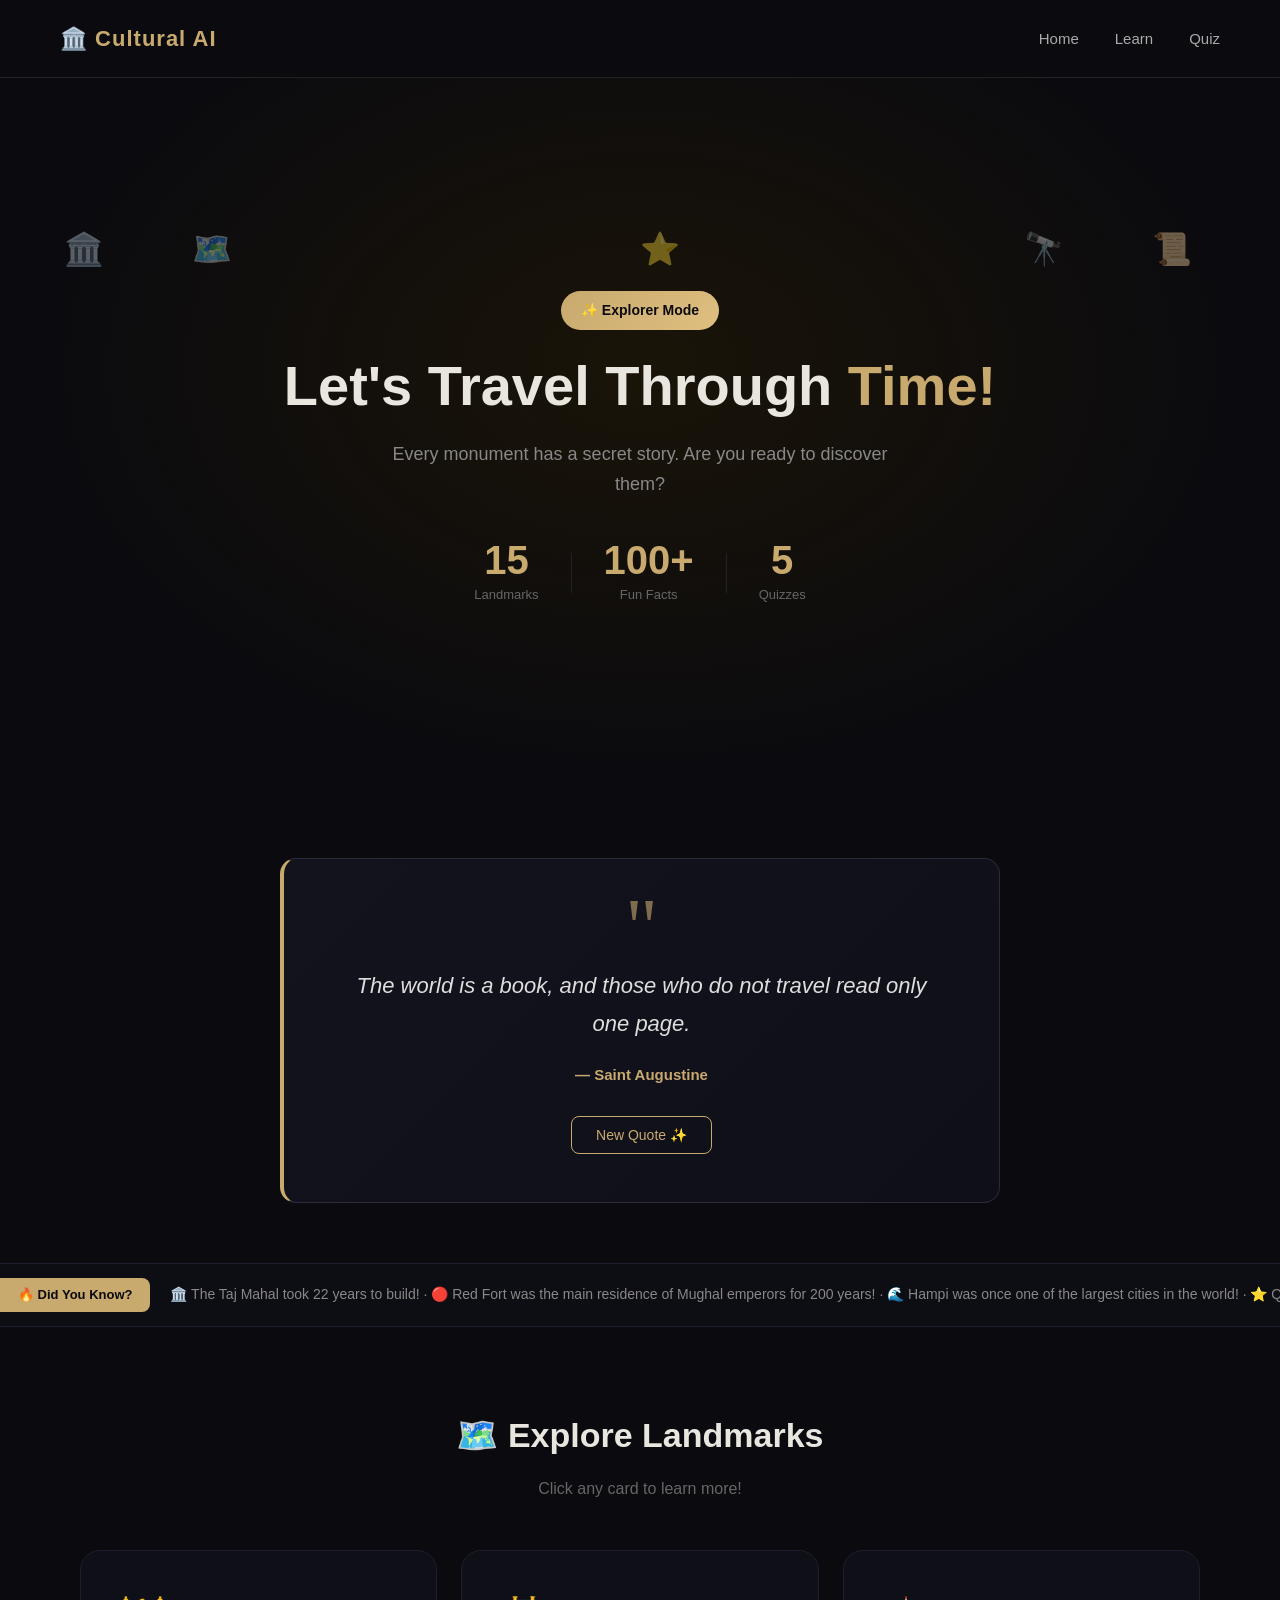
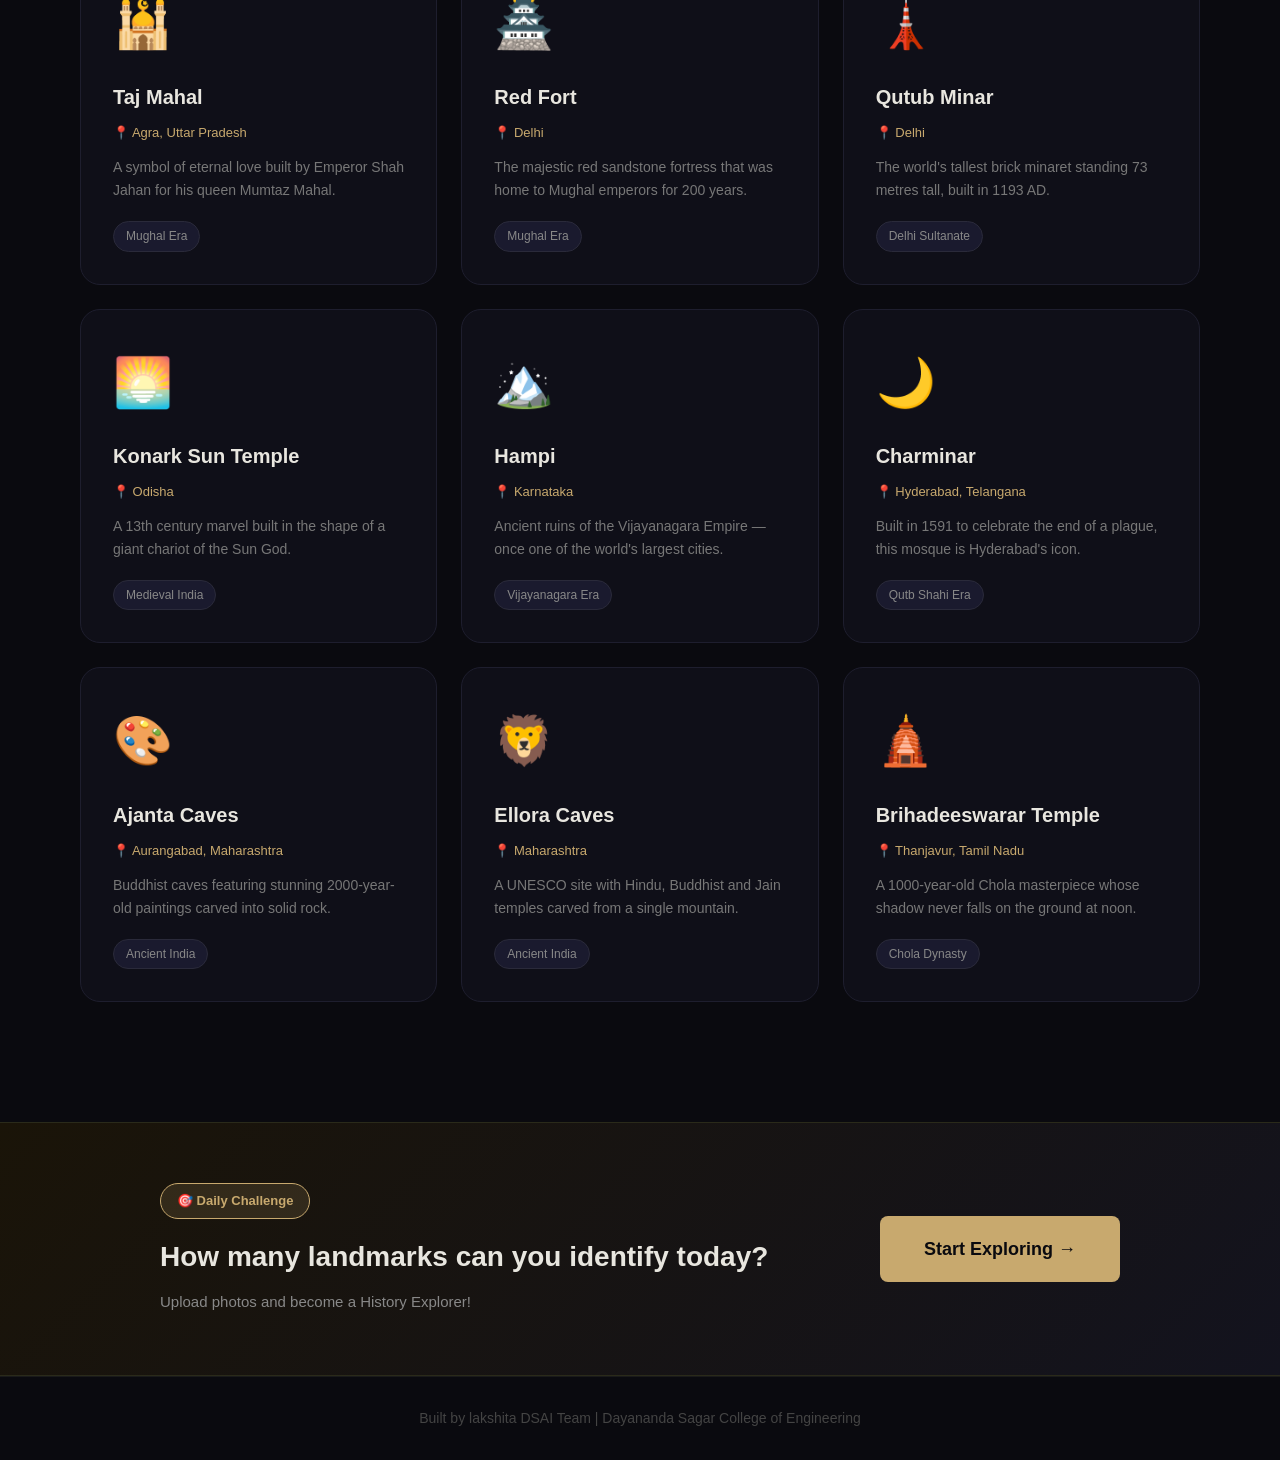
==== frontend/learn.html @ f37cfbae "add learn page with animations and landmark cards" ====
<!DOCTYPE html>
<html lang="en">
<head>
    <meta charset="UTF-8">
    <meta name="viewport" content="width=device-width, initial-scale=1.0">
    <title>Cultural AI — Learn</title>
    <link rel="stylesheet" href="css/style.css">
    <link rel="stylesheet" href="css/learn.css">
</head>
<body>

    <!-- NAVBAR -->
    <nav class="navbar">
        <div class="logo">🏛️ Cultural AI</div>
        <ul class="nav-links">
            <li><a href="index.html">Home</a></li>
            <li><a href="learn.html">Learn</a></li>
            <li><a href="quiz.html">Quiz</a></li>
        </ul>
    </nav>

    <!-- HERO -->
    <section class="learn-hero">
        <div class="floating-emojis">
            <span class="float-emoji" style="left:5%; animation-delay:0s">🏛️</span>
            <span class="float-emoji" style="left:15%; animation-delay:0.5s">🗺️</span>
            <span class="float-emoji" style="left:80%; animation-delay:1s">🔭</span>
            <span class="float-emoji" style="left:90%; animation-delay:1.5s">📜</span>
            <span class="float-emoji" style="left:50%; animation-delay:0.8s">⭐</span>
        </div>
        <div class="learn-hero-content">
            <div class="hero-badge">✨ Explorer Mode</div>
            <h1>Let's Travel Through <span class="highlight">Time!</span></h1>
            <p class="learn-tagline">Every monument has a secret story. Are you ready to discover them?</p>
            <div class="hero-stats">
                <div class="stat">
                    <span class="stat-number">15</span>
                    <span class="stat-label">Landmarks</span>
                </div>
                <div class="stat-divider"></div>
                <div class="stat">
                    <span class="stat-number">100+</span>
                    <span class="stat-label">Fun Facts</span>
                </div>
                <div class="stat-divider"></div>
                <div class="stat">
                    <span class="stat-number">5</span>
                    <span class="stat-label">Quizzes</span>
                </div>
            </div>
        </div>
    </section>

    <!-- DAILY QUOTE -->
    <section class="quote-section">
        <div class="quote-box">
            <span class="quote-mark">"</span>
            <p class="quote-text" id="quote-text">The world is a book, and those who do not travel read only one page.</p>
            <p class="quote-author" id="quote-author">— Saint Augustine</p>
            <button class="quote-refresh" onclick="newQuote()">New Quote ✨</button>
        </div>
    </section>

    <!-- DID YOU KNOW TICKER -->
    <div class="ticker-wrapper">
        <div class="ticker-label">🔥 Did You Know?</div>
        <div class="ticker-track">
            <div class="ticker-content" id="ticker-content"></div>
        </div>
    </div>

    <!-- LANDMARK CARDS -->
    <section class="cards-section">
        <h2 class="section-title">🗺️ Explore Landmarks</h2>
        <p class="section-subtitle">Click any card to learn more!</p>

        <div class="cards-grid" id="cards-grid"></div>
    </section>

    <!-- FUN CHALLENGE BANNER -->
    <section class="challenge-banner">
        <div class="challenge-inner">
            <div class="challenge-left">
                <span class="challenge-badge">🎯 Daily Challenge</span>
                <h2>How many landmarks can you identify today?</h2>
                <p>Upload photos and become a History Explorer!</p>
            </div>
            <a href="index.html" class="btn-primary btn-large">Start Exploring →</a>
        </div>
    </section>

    <!-- FOOTER -->
    <footer>
        <p>Built by lakshita DSAI Team | Dayananda Sagar College of Engineering</p>
    </footer>

    <script src="js/learn.js"></script>
</body>
</html>
---- frontend/css/style.css ----
/* ── RESET & BASE ── */
* {
    margin: 0;
    padding: 0;
    box-sizing: border-box;
}

body {
    font-family: 'Segoe UI', sans-serif;
    background-color: #0a0a0f;
    color: #e8e6df;
    line-height: 1.7;
}

/* ── NAVBAR ── */
.navbar {
    display: flex;
    justify-content: space-between;
    align-items: center;
    padding: 20px 60px;
    background-color: #0a0a0f;
    border-bottom: 1px solid #222;
    position: sticky;
    top: 0;
    z-index: 100;
}

.logo {
    font-size: 22px;
    font-weight: 700;
    color: #c8a96e;
    letter-spacing: 1px;
}

.nav-links {
    list-style: none;
    display: flex;
    gap: 36px;
}

.nav-links a {
    text-decoration: none;
    color: #aaa;
    font-size: 15px;
    transition: color 0.3s;
}

.nav-links a:hover {
    color: #c8a96e;
}

/* ── HERO ── */
.hero {
    min-height: 88vh;
    display: flex;
    align-items: center;
    justify-content: center;
    text-align: center;
    padding: 60px 20px;
    background: radial-gradient(ellipse at 50% 40%, #1a1408 0%, #0a0a0f 70%);
}

.hero h1 {
    font-size: 58px;
    font-weight: 800;
    line-height: 1.15;
    margin-bottom: 24px;
    letter-spacing: -1px;
}

.highlight {
    color: #c8a96e;
}

.tagline {
    font-size: 18px;
    color: #888;
    max-width: 520px;
    margin: 0 auto 40px;
}

/* ── BUTTONS ── */
.btn-primary {
    display: inline-block;
    background-color: #c8a96e;
    color: #0a0a0f;
    padding: 14px 36px;
    border-radius: 8px;
    font-size: 16px;
    font-weight: 700;
    text-decoration: none;
    border: none;
    cursor: pointer;
    transition: background 0.3s, transform 0.2s;
}

.btn-primary:hover {
    background-color: #e0c080;
    transform: translateY(-2px);
}

.btn-primary:disabled {
    background-color: #333;
    color: #666;
    cursor: not-allowed;
    transform: none;
}

/* ── UPLOAD SECTION ── */
.upload-section {
    padding: 80px 20px;
    text-align: center;
    max-width: 640px;
    margin: 0 auto;
}

.upload-section h2 {
    font-size: 34px;
    margin-bottom: 12px;
    color: #e8e6df;
}

.upload-section p {
    color: #888;
    margin-bottom: 36px;
}

.upload-box {
    border: 2px dashed #333;
    border-radius: 16px;
    padding: 60px 40px;
    cursor: pointer;
    transition: border-color 0.3s, background 0.3s;
    margin-bottom: 28px;
    position: relative;
    background: #0f0f18;
}

.upload-box:hover {
    border-color: #c8a96e;
    background: #13130e;
}

.upload-icon {
    font-size: 48px;
    display: block;
    margin-bottom: 16px;
}

.upload-hint {
    font-size: 13px;
    color: #555;
}

#preview-image {
    max-width: 100%;
    max-height: 320px;
    border-radius: 12px;
    object-fit: cover;
}

/* ── HOW IT WORKS ── */
.how-it-works {
    padding: 80px 20px;
    text-align: center;
    background: #0d0d14;
}

.how-it-works h2 {
    font-size: 34px;
    margin-bottom: 48px;
}

.steps {
    display: flex;
    justify-content: center;
    gap: 40px;
    flex-wrap: wrap;
}

.step {
    background: #13131e;
    border: 1px solid #222;
    border-radius: 16px;
    padding: 40px 32px;
    width: 220px;
    transition: border-color 0.3s, transform 0.3s;
}

.step:hover {
    border-color: #c8a96e;
    transform: translateY(-6px);
}

.step-number {
    width: 48px;
    height: 48px;
    border-radius: 50%;
    background: #c8a96e;
    color: #0a0a0f;
    font-size: 20px;
    font-weight: 800;
    display: flex;
    align-items: center;
    justify-content: center;
    margin: 0 auto 20px;
}

.step h3 {
    font-size: 18px;
    margin-bottom: 10px;
    color: #e8e6df;
}

.step p {
    font-size: 14px;
    color: #777;
}

/* ── FOOTER ── */
footer {
    text-align: center;
    padding: 30px;
    color: #444;
    font-size: 14px;
    border-top: 1px solid #1a1a1a;
}
---- frontend/css/learn.css ----
/* ── LEARN HERO ── */
.learn-hero {
    min-height: 80vh;
    display: flex;
    align-items: center;
    justify-content: center;
    text-align: center;
    padding: 80px 20px 60px;
    background: radial-gradient(ellipse at 50% 40%, #1a1408 0%, #0a0a0f 70%);
    position: relative;
    overflow: hidden;
}

.learn-hero-content {
    position: relative;
    z-index: 2;
}

/* ── FLOATING EMOJIS ── */
.floating-emojis {
    position: absolute;
    width: 100%;
    height: 100%;
    top: 0;
    left: 0;
    pointer-events: none;
}

.float-emoji {
    position: absolute;
    font-size: 32px;
    top: 20%;
    animation: floatUp 4s ease-in-out infinite alternate;
    opacity: 0.4;
}

@keyframes floatUp {
    0%   { transform: translateY(0px) rotate(0deg); opacity: 0.3; }
    100% { transform: translateY(-30px) rotate(10deg); opacity: 0.6; }
}

/* ── HERO BADGE ── */
.hero-badge {
    display: inline-block;
    background: linear-gradient(135deg, #c8a96e, #e0c080);
    color: #0a0a0f;
    padding: 8px 20px;
    border-radius: 99px;
    font-size: 14px;
    font-weight: 700;
    margin-bottom: 24px;
    animation: pulse 2s ease-in-out infinite;
}

@keyframes pulse {
    0%, 100% { transform: scale(1); box-shadow: 0 0 0 0 rgba(200,169,110,0.4); }
    50%       { transform: scale(1.04); box-shadow: 0 0 0 10px rgba(200,169,110,0); }
}

.learn-hero h1 {
    font-size: 56px;
    font-weight: 800;
    margin-bottom: 20px;
    line-height: 1.15;
}

.learn-tagline {
    font-size: 18px;
    color: #888;
    max-width: 500px;
    margin: 0 auto 40px;
}

/* ── HERO STATS ── */
.hero-stats {
    display: flex;
    align-items: center;
    justify-content: center;
    gap: 32px;
    margin-top: 40px;
    flex-wrap: wrap;
}

.stat {
    display: flex;
    flex-direction: column;
    align-items: center;
}

.stat-number {
    font-size: 40px;
    font-weight: 800;
    color: #c8a96e;
    line-height: 1;
    animation: countUp 1s ease-out;
}

@keyframes countUp {
    from { opacity: 0; transform: translateY(10px); }
    to   { opacity: 1; transform: translateY(0); }
}

.stat-label {
    font-size: 13px;
    color: #666;
    margin-top: 4px;
}

.stat-divider {
    width: 1px;
    height: 40px;
    background: #222;
}

/* ── QUOTE SECTION ── */
.quote-section {
    padding: 60px 20px;
    display: flex;
    justify-content: center;
}

.quote-box {
    background: linear-gradient(135deg, #13131e, #0f0f18);
    border: 1px solid #2a2a3a;
    border-left: 4px solid #c8a96e;
    border-radius: 16px;
    padding: 48px 56px;
    max-width: 720px;
    width: 100%;
    text-align: center;
    position: relative;
    transition: transform 0.3s;
}

.quote-box:hover {
    transform: translateY(-4px);
}

.quote-mark {
    font-size: 80px;
    color: #c8a96e;
    line-height: 0.5;
    display: block;
    margin-bottom: 20px;
    font-family: Georgia, serif;
    opacity: 0.6;
}

.quote-text {
    font-size: 22px;
    color: #ddd;
    line-height: 1.7;
    font-style: italic;
    margin-bottom: 20px;
    transition: opacity 0.4s;
}

.quote-author {
    font-size: 15px;
    color: #c8a96e;
    font-weight: 600;
    margin-bottom: 28px;
}

.quote-refresh {
    background: transparent;
    border: 1px solid #c8a96e;
    color: #c8a96e;
    padding: 10px 24px;
    border-radius: 8px;
    font-size: 14px;
    cursor: pointer;
    transition: all 0.3s;
}

.quote-refresh:hover {
    background: #c8a96e;
    color: #0a0a0f;
    transform: rotate(5deg) scale(1.05);
}

/* ── TICKER ── */
.ticker-wrapper {
    display: flex;
    align-items: center;
    background: #0d0d14;
    border-top: 1px solid #1e1e2e;
    border-bottom: 1px solid #1e1e2e;
    padding: 14px 0;
    overflow: hidden;
    gap: 20px;
}

.ticker-label {
    background: #c8a96e;
    color: #0a0a0f;
    padding: 6px 18px;
    font-size: 13px;
    font-weight: 700;
    white-space: nowrap;
    border-radius: 0 8px 8px 0;
    flex-shrink: 0;
}

.ticker-track {
    overflow: hidden;
    flex: 1;
}

.ticker-content {
    display: flex;
    gap: 60px;
    white-space: nowrap;
    animation: ticker 30s linear infinite;
    color: #888;
    font-size: 14px;
}

@keyframes ticker {
    0%   { transform: translateX(0); }
    100% { transform: translateX(-50%); }
}

/* ── CARDS SECTION ── */
.cards-section {
    padding: 80px 40px;
    max-width: 1200px;
    margin: 0 auto;
}

.section-title {
    font-size: 34px;
    text-align: center;
    margin-bottom: 10px;
}

.section-subtitle {
    text-align: center;
    color: #666;
    margin-bottom: 48px;
    font-size: 16px;
}

.cards-grid {
    display: grid;
    grid-template-columns: repeat(auto-fill, minmax(280px, 1fr));
    gap: 24px;
}

/* ── LANDMARK CARD ── */
.landmark-card {
    background: #0f0f18;
    border: 1px solid #1e1e2e;
    border-radius: 20px;
    padding: 32px;
    cursor: pointer;
    transition: all 0.35s cubic-bezier(0.34, 1.56, 0.64, 1);
    position: relative;
    overflow: hidden;
}

.landmark-card::before {
    content: '';
    position: absolute;
    top: 0; left: 0; right: 0;
    height: 3px;
    background: linear-gradient(90deg, #c8a96e, #e0c080);
    transform: scaleX(0);
    transition: transform 0.3s ease;
    transform-origin: left;
}

.landmark-card:hover {
    border-color: #c8a96e;
    transform: translateY(-8px) scale(1.02);
    box-shadow: 0 20px 40px rgba(0,0,0,0.4);
}

.landmark-card:hover::before {
    transform: scaleX(1);
}

.card-emoji {
    font-size: 48px;
    margin-bottom: 16px;
    display: block;
    transition: transform 0.3s;
}

.landmark-card:hover .card-emoji {
    transform: scale(1.2) rotate(-5deg);
}

.card-title {
    font-size: 20px;
    font-weight: 700;
    color: #e8e6df;
    margin-bottom: 8px;
}

.card-location {
    font-size: 13px;
    color: #c8a96e;
    margin-bottom: 12px;
}

.card-desc {
    font-size: 14px;
    color: #777;
    line-height: 1.6;
    margin-bottom: 20px;
}

.card-tag {
    display: inline-block;
    background: #1a1a2e;
    border: 1px solid #2a2a3a;
    color: #888;
    padding: 4px 12px;
    border-radius: 99px;
    font-size: 12px;
}

/* ── CHALLENGE BANNER ── */
.challenge-banner {
    background: linear-gradient(135deg, #1a1408, #13131e);
    border-top: 1px solid #2a2a1a;
    border-bottom: 1px solid #2a2a1a;
    padding: 60px 40px;
    margin: 40px 0 0;
}

.challenge-inner {
    max-width: 960px;
    margin: 0 auto;
    display: flex;
    align-items: center;
    justify-content: space-between;
    gap: 40px;
    flex-wrap: wrap;
}

.challenge-badge {
    display: inline-block;
    background: rgba(200,169,110,0.15);
    border: 1px solid #c8a96e;
    color: #c8a96e;
    padding: 6px 16px;
    border-radius: 99px;
    font-size: 13px;
    font-weight: 700;
    margin-bottom: 14px;
}

.challenge-left h2 {
    font-size: 28px;
    margin-bottom: 8px;
}

.challenge-left p {
    color: #888;
    font-size: 15px;
}

.btn-large {
    padding: 18px 44px;
    font-size: 18px;
    white-space: nowrap;
}

/* ── CARD ENTRANCE ANIMATION ── */
.landmark-card {
    opacity: 0;
    transform: translateY(30px);
}

.landmark-card.visible {
    opacity: 1;
    transform: translateY(0);
    transition: opacity 0.5s ease, transform 0.5s ease, border-color 0.35s, box-shadow 0.35s;
}
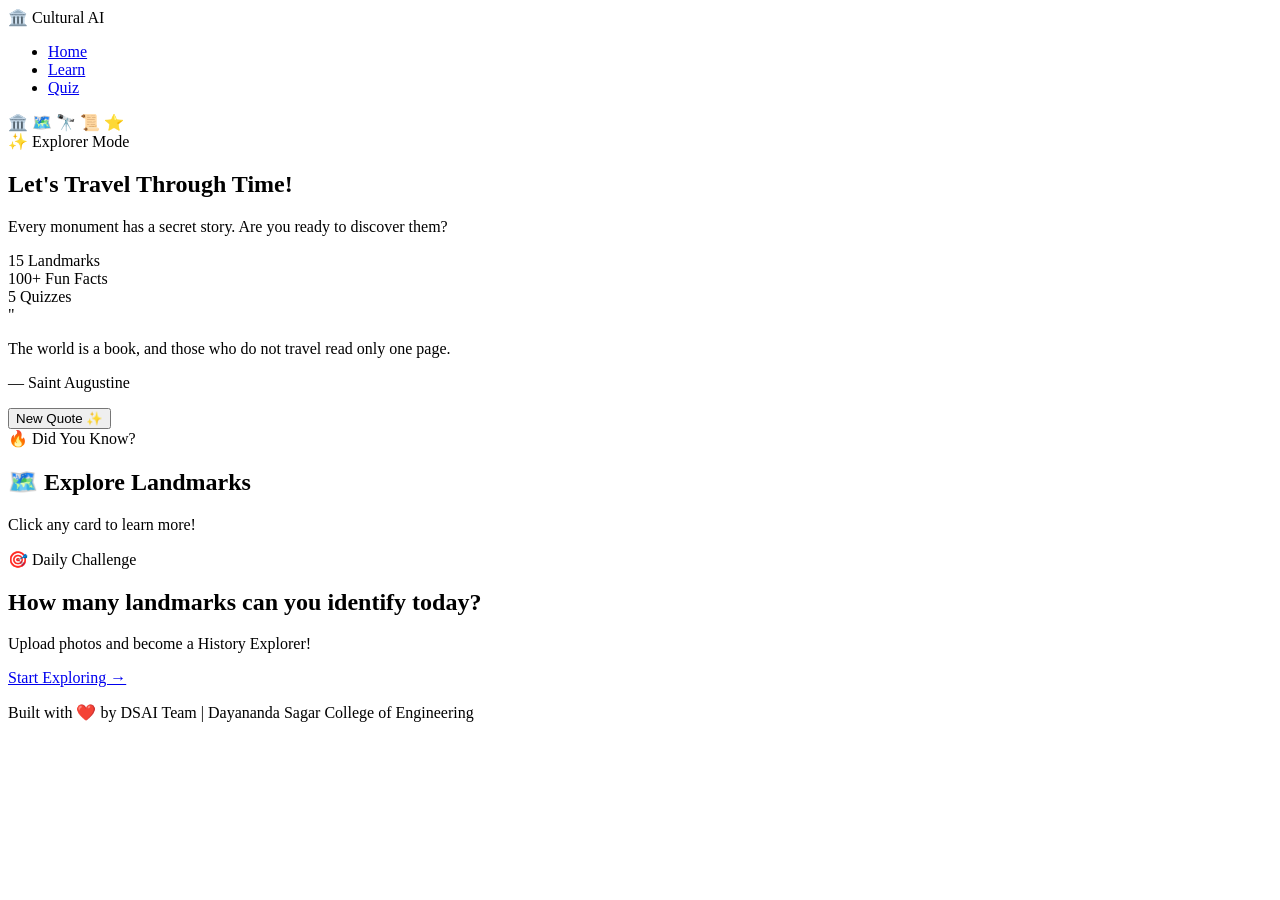
==== commit d48f8073: "fix gitignore" ====
--- a/frontend/learn.html
+++ b/frontend/learn.html
@@ -4,8 +4,8 @@
     <meta charset="UTF-8">
     <meta name="viewport" content="width=device-width, initial-scale=1.0">
     <title>Cultural AI — Learn</title>
-    <link rel="stylesheet" href="css/style.css">
-    <link rel="stylesheet" href="css/learn.css">
+    <link rel="stylesheet" href="/css/style.css">
+    <link rel="stylesheet" href="/css/learn.css">
 </head>
 <body>
 
@@ -91,9 +91,9 @@
 
     <!-- FOOTER -->
     <footer>
-        <p>Built by lakshita DSAI Team | Dayananda Sagar College of Engineering</p>
+        <p>Built with ❤️ by DSAI Team | Dayananda Sagar College of Engineering</p>
     </footer>
 
-    <script src="js/learn.js"></script>
+    <script src="/js/learn.js"></script>
 </body>
 </html>
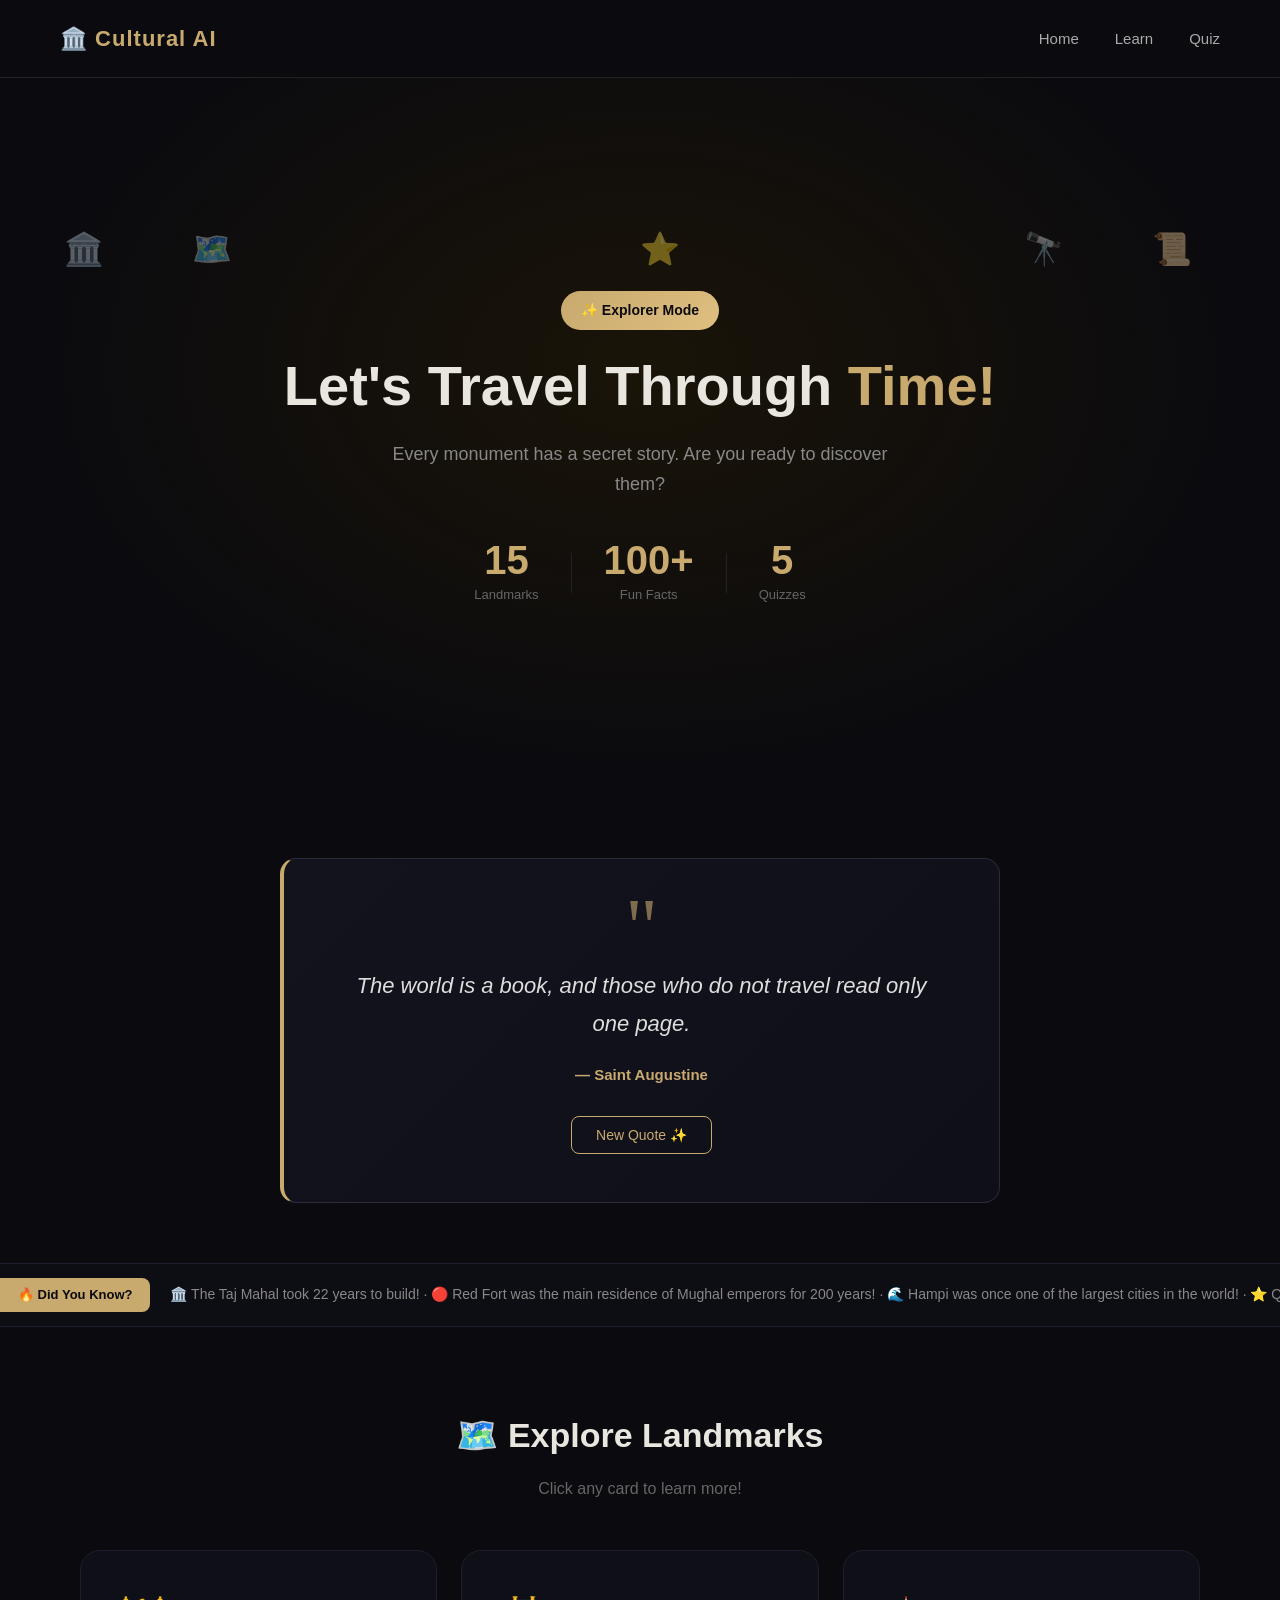
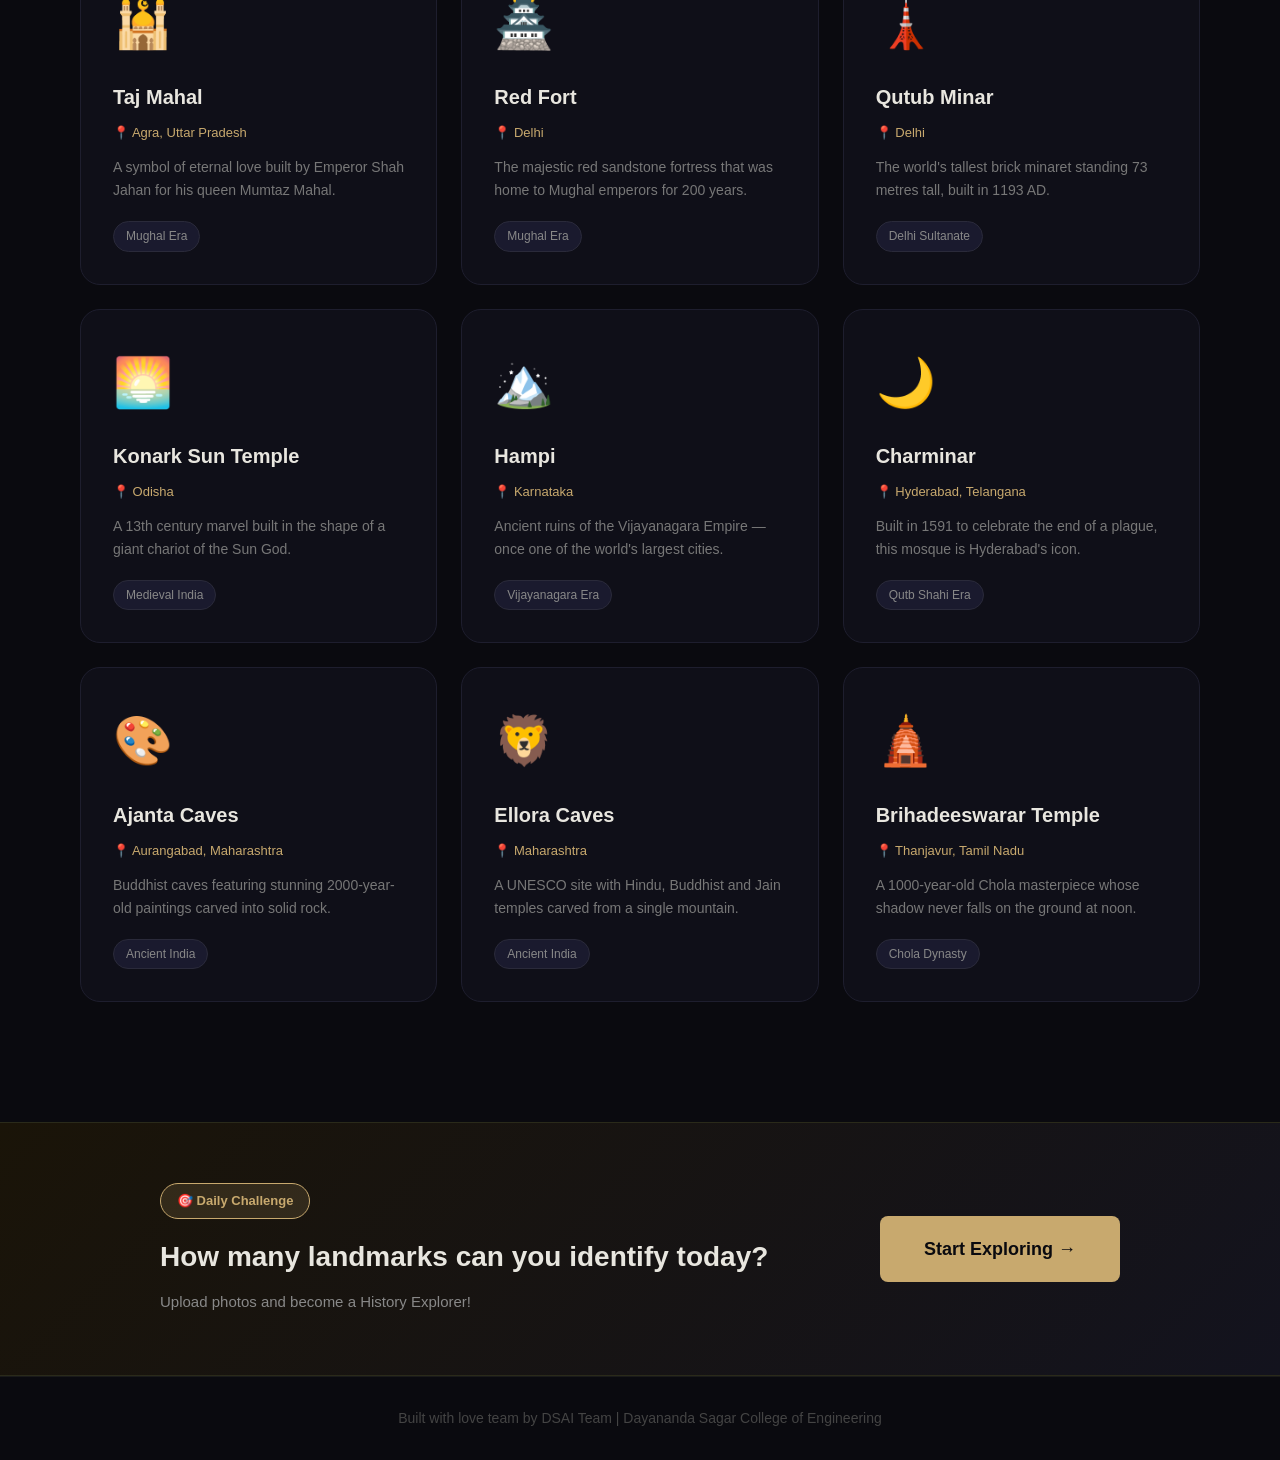
==== commit e5e2c803: "switch to CLIP model, add 10 Karnataka monuments and Bidar Fort" ====
--- a/frontend/learn.html
+++ b/frontend/learn.html
@@ -4,8 +4,8 @@
     <meta charset="UTF-8">
     <meta name="viewport" content="width=device-width, initial-scale=1.0">
     <title>Cultural AI — Learn</title>
-    <link rel="stylesheet" href="/css/style.css">
-    <link rel="stylesheet" href="/css/learn.css">
+    <link rel="stylesheet" href="css/style.css">
+    <link rel="stylesheet" href="css/learn.css">
 </head>
 <body>
 
@@ -91,9 +91,9 @@
 
     <!-- FOOTER -->
     <footer>
-        <p>Built with ❤️ by DSAI Team | Dayananda Sagar College of Engineering</p>
+        <p>Built with love team by DSAI Team | Dayananda Sagar College of Engineering</p>
     </footer>
 
-    <script src="/js/learn.js"></script>
+    <script src="js/learn.js"></script>
 </body>
 </html>
--- a/frontend/css/style.css
+++ b/frontend/css/style.css
@@ -0,0 +1,227 @@
+/* ── RESET & BASE ── */
+* {
+    margin: 0;
+    padding: 0;
+    box-sizing: border-box;
+}
+
+body {
+    font-family: 'Segoe UI', sans-serif;
+    background-color: #0a0a0f;
+    color: #e8e6df;
+    line-height: 1.7;
+}
+
+/* ── NAVBAR ── */
+.navbar {
+    display: flex;
+    justify-content: space-between;
+    align-items: center;
+    padding: 20px 60px;
+    background-color: #0a0a0f;
+    border-bottom: 1px solid #222;
+    position: sticky;
+    top: 0;
+    z-index: 100;
+}
+
+.logo {
+    font-size: 22px;
+    font-weight: 700;
+    color: #c8a96e;
+    letter-spacing: 1px;
+}
+
+.nav-links {
+    list-style: none;
+    display: flex;
+    gap: 36px;
+}
+
+.nav-links a {
+    text-decoration: none;
+    color: #aaa;
+    font-size: 15px;
+    transition: color 0.3s;
+}
+
+.nav-links a:hover {
+    color: #c8a96e;
+}
+
+/* ── HERO ── */
+.hero {
+    min-height: 88vh;
+    display: flex;
+    align-items: center;
+    justify-content: center;
+    text-align: center;
+    padding: 60px 20px;
+    background: radial-gradient(ellipse at 50% 40%, #1a1408 0%, #0a0a0f 70%);
+}
+
+.hero h1 {
+    font-size: 58px;
+    font-weight: 800;
+    line-height: 1.15;
+    margin-bottom: 24px;
+    letter-spacing: -1px;
+}
+
+.highlight {
+    color: #c8a96e;
+}
+
+.tagline {
+    font-size: 18px;
+    color: #888;
+    max-width: 520px;
+    margin: 0 auto 40px;
+}
+
+/* ── BUTTONS ── */
+.btn-primary {
+    display: inline-block;
+    background-color: #c8a96e;
+    color: #0a0a0f;
+    padding: 14px 36px;
+    border-radius: 8px;
+    font-size: 16px;
+    font-weight: 700;
+    text-decoration: none;
+    border: none;
+    cursor: pointer;
+    transition: background 0.3s, transform 0.2s;
+}
+
+.btn-primary:hover {
+    background-color: #e0c080;
+    transform: translateY(-2px);
+}
+
+.btn-primary:disabled {
+    background-color: #333;
+    color: #666;
+    cursor: not-allowed;
+    transform: none;
+}
+
+/* ── UPLOAD SECTION ── */
+.upload-section {
+    padding: 80px 20px;
+    text-align: center;
+    max-width: 640px;
+    margin: 0 auto;
+}
+
+.upload-section h2 {
+    font-size: 34px;
+    margin-bottom: 12px;
+    color: #e8e6df;
+}
+
+.upload-section p {
+    color: #888;
+    margin-bottom: 36px;
+}
+
+.upload-box {
+    border: 2px dashed #333;
+    border-radius: 16px;
+    padding: 60px 40px;
+    cursor: pointer;
+    transition: border-color 0.3s, background 0.3s;
+    margin-bottom: 28px;
+    position: relative;
+    background: #0f0f18;
+}
+
+.upload-box:hover {
+    border-color: #c8a96e;
+    background: #13130e;
+}
+
+.upload-icon {
+    font-size: 48px;
+    display: block;
+    margin-bottom: 16px;
+}
+
+.upload-hint {
+    font-size: 13px;
+    color: #555;
+}
+
+#preview-image {
+    max-width: 100%;
+    max-height: 320px;
+    border-radius: 12px;
+    object-fit: cover;
+}
+
+/* ── HOW IT WORKS ── */
+.how-it-works {
+    padding: 80px 20px;
+    text-align: center;
+    background: #0d0d14;
+}
+
+.how-it-works h2 {
+    font-size: 34px;
+    margin-bottom: 48px;
+}
+
+.steps {
+    display: flex;
+    justify-content: center;
+    gap: 40px;
+    flex-wrap: wrap;
+}
+
+.step {
+    background: #13131e;
+    border: 1px solid #222;
+    border-radius: 16px;
+    padding: 40px 32px;
+    width: 220px;
+    transition: border-color 0.3s, transform 0.3s;
+}
+
+.step:hover {
+    border-color: #c8a96e;
+    transform: translateY(-6px);
+}
+
+.step-number {
+    width: 48px;
+    height: 48px;
+    border-radius: 50%;
+    background: #c8a96e;
+    color: #0a0a0f;
+    font-size: 20px;
+    font-weight: 800;
+    display: flex;
+    align-items: center;
+    justify-content: center;
+    margin: 0 auto 20px;
+}
+
+.step h3 {
+    font-size: 18px;
+    margin-bottom: 10px;
+    color: #e8e6df;
+}
+
+.step p {
+    font-size: 14px;
+    color: #777;
+}
+
+/* ── FOOTER ── */
+footer {
+    text-align: center;
+    padding: 30px;
+    color: #444;
+    font-size: 14px;
+    border-top: 1px solid #1a1a1a;
+}
--- a/frontend/css/learn.css
+++ b/frontend/css/learn.css
@@ -0,0 +1,381 @@
+/* ── LEARN HERO ── */
+.learn-hero {
+    min-height: 80vh;
+    display: flex;
+    align-items: center;
+    justify-content: center;
+    text-align: center;
+    padding: 80px 20px 60px;
+    background: radial-gradient(ellipse at 50% 40%, #1a1408 0%, #0a0a0f 70%);
+    position: relative;
+    overflow: hidden;
+}
+
+.learn-hero-content {
+    position: relative;
+    z-index: 2;
+}
+
+/* ── FLOATING EMOJIS ── */
+.floating-emojis {
+    position: absolute;
+    width: 100%;
+    height: 100%;
+    top: 0;
+    left: 0;
+    pointer-events: none;
+}
+
+.float-emoji {
+    position: absolute;
+    font-size: 32px;
+    top: 20%;
+    animation: floatUp 4s ease-in-out infinite alternate;
+    opacity: 0.4;
+}
+
+@keyframes floatUp {
+    0%   { transform: translateY(0px) rotate(0deg); opacity: 0.3; }
+    100% { transform: translateY(-30px) rotate(10deg); opacity: 0.6; }
+}
+
+/* ── HERO BADGE ── */
+.hero-badge {
+    display: inline-block;
+    background: linear-gradient(135deg, #c8a96e, #e0c080);
+    color: #0a0a0f;
+    padding: 8px 20px;
+    border-radius: 99px;
+    font-size: 14px;
+    font-weight: 700;
+    margin-bottom: 24px;
+    animation: pulse 2s ease-in-out infinite;
+}
+
+@keyframes pulse {
+    0%, 100% { transform: scale(1); box-shadow: 0 0 0 0 rgba(200,169,110,0.4); }
+    50%       { transform: scale(1.04); box-shadow: 0 0 0 10px rgba(200,169,110,0); }
+}
+
+.learn-hero h1 {
+    font-size: 56px;
+    font-weight: 800;
+    margin-bottom: 20px;
+    line-height: 1.15;
+}
+
+.learn-tagline {
+    font-size: 18px;
+    color: #888;
+    max-width: 500px;
+    margin: 0 auto 40px;
+}
+
+/* ── HERO STATS ── */
+.hero-stats {
+    display: flex;
+    align-items: center;
+    justify-content: center;
+    gap: 32px;
+    margin-top: 40px;
+    flex-wrap: wrap;
+}
+
+.stat {
+    display: flex;
+    flex-direction: column;
+    align-items: center;
+}
+
+.stat-number {
+    font-size: 40px;
+    font-weight: 800;
+    color: #c8a96e;
+    line-height: 1;
+    animation: countUp 1s ease-out;
+}
+
+@keyframes countUp {
+    from { opacity: 0; transform: translateY(10px); }
+    to   { opacity: 1; transform: translateY(0); }
+}
+
+.stat-label {
+    font-size: 13px;
+    color: #666;
+    margin-top: 4px;
+}
+
+.stat-divider {
+    width: 1px;
+    height: 40px;
+    background: #222;
+}
+
+/* ── QUOTE SECTION ── */
+.quote-section {
+    padding: 60px 20px;
+    display: flex;
+    justify-content: center;
+}
+
+.quote-box {
+    background: linear-gradient(135deg, #13131e, #0f0f18);
+    border: 1px solid #2a2a3a;
+    border-left: 4px solid #c8a96e;
+    border-radius: 16px;
+    padding: 48px 56px;
+    max-width: 720px;
+    width: 100%;
+    text-align: center;
+    position: relative;
+    transition: transform 0.3s;
+}
+
+.quote-box:hover {
+    transform: translateY(-4px);
+}
+
+.quote-mark {
+    font-size: 80px;
+    color: #c8a96e;
+    line-height: 0.5;
+    display: block;
+    margin-bottom: 20px;
+    font-family: Georgia, serif;
+    opacity: 0.6;
+}
+
+.quote-text {
+    font-size: 22px;
+    color: #ddd;
+    line-height: 1.7;
+    font-style: italic;
+    margin-bottom: 20px;
+    transition: opacity 0.4s;
+}
+
+.quote-author {
+    font-size: 15px;
+    color: #c8a96e;
+    font-weight: 600;
+    margin-bottom: 28px;
+}
+
+.quote-refresh {
+    background: transparent;
+    border: 1px solid #c8a96e;
+    color: #c8a96e;
+    padding: 10px 24px;
+    border-radius: 8px;
+    font-size: 14px;
+    cursor: pointer;
+    transition: all 0.3s;
+}
+
+.quote-refresh:hover {
+    background: #c8a96e;
+    color: #0a0a0f;
+    transform: rotate(5deg) scale(1.05);
+}
+
+/* ── TICKER ── */
+.ticker-wrapper {
+    display: flex;
+    align-items: center;
+    background: #0d0d14;
+    border-top: 1px solid #1e1e2e;
+    border-bottom: 1px solid #1e1e2e;
+    padding: 14px 0;
+    overflow: hidden;
+    gap: 20px;
+}
+
+.ticker-label {
+    background: #c8a96e;
+    color: #0a0a0f;
+    padding: 6px 18px;
+    font-size: 13px;
+    font-weight: 700;
+    white-space: nowrap;
+    border-radius: 0 8px 8px 0;
+    flex-shrink: 0;
+}
+
+.ticker-track {
+    overflow: hidden;
+    flex: 1;
+}
+
+.ticker-content {
+    display: flex;
+    gap: 60px;
+    white-space: nowrap;
+    animation: ticker 30s linear infinite;
+    color: #888;
+    font-size: 14px;
+}
+
+@keyframes ticker {
+    0%   { transform: translateX(0); }
+    100% { transform: translateX(-50%); }
+}
+
+/* ── CARDS SECTION ── */
+.cards-section {
+    padding: 80px 40px;
+    max-width: 1200px;
+    margin: 0 auto;
+}
+
+.section-title {
+    font-size: 34px;
+    text-align: center;
+    margin-bottom: 10px;
+}
+
+.section-subtitle {
+    text-align: center;
+    color: #666;
+    margin-bottom: 48px;
+    font-size: 16px;
+}
+
+.cards-grid {
+    display: grid;
+    grid-template-columns: repeat(auto-fill, minmax(280px, 1fr));
+    gap: 24px;
+}
+
+/* ── LANDMARK CARD ── */
+.landmark-card {
+    background: #0f0f18;
+    border: 1px solid #1e1e2e;
+    border-radius: 20px;
+    padding: 32px;
+    cursor: pointer;
+    transition: all 0.35s cubic-bezier(0.34, 1.56, 0.64, 1);
+    position: relative;
+    overflow: hidden;
+}
+
+.landmark-card::before {
+    content: '';
+    position: absolute;
+    top: 0; left: 0; right: 0;
+    height: 3px;
+    background: linear-gradient(90deg, #c8a96e, #e0c080);
+    transform: scaleX(0);
+    transition: transform 0.3s ease;
+    transform-origin: left;
+}
+
+.landmark-card:hover {
+    border-color: #c8a96e;
+    transform: translateY(-8px) scale(1.02);
+    box-shadow: 0 20px 40px rgba(0,0,0,0.4);
+}
+
+.landmark-card:hover::before {
+    transform: scaleX(1);
+}
+
+.card-emoji {
+    font-size: 48px;
+    margin-bottom: 16px;
+    display: block;
+    transition: transform 0.3s;
+}
+
+.landmark-card:hover .card-emoji {
+    transform: scale(1.2) rotate(-5deg);
+}
+
+.card-title {
+    font-size: 20px;
+    font-weight: 700;
+    color: #e8e6df;
+    margin-bottom: 8px;
+}
+
+.card-location {
+    font-size: 13px;
+    color: #c8a96e;
+    margin-bottom: 12px;
+}
+
+.card-desc {
+    font-size: 14px;
+    color: #777;
+    line-height: 1.6;
+    margin-bottom: 20px;
+}
+
+.card-tag {
+    display: inline-block;
+    background: #1a1a2e;
+    border: 1px solid #2a2a3a;
+    color: #888;
+    padding: 4px 12px;
+    border-radius: 99px;
+    font-size: 12px;
+}
+
+/* ── CHALLENGE BANNER ── */
+.challenge-banner {
+    background: linear-gradient(135deg, #1a1408, #13131e);
+    border-top: 1px solid #2a2a1a;
+    border-bottom: 1px solid #2a2a1a;
+    padding: 60px 40px;
+    margin: 40px 0 0;
+}
+
+.challenge-inner {
+    max-width: 960px;
+    margin: 0 auto;
+    display: flex;
+    align-items: center;
+    justify-content: space-between;
+    gap: 40px;
+    flex-wrap: wrap;
+}
+
+.challenge-badge {
+    display: inline-block;
+    background: rgba(200,169,110,0.15);
+    border: 1px solid #c8a96e;
+    color: #c8a96e;
+    padding: 6px 16px;
+    border-radius: 99px;
+    font-size: 13px;
+    font-weight: 700;
+    margin-bottom: 14px;
+}
+
+.challenge-left h2 {
+    font-size: 28px;
+    margin-bottom: 8px;
+}
+
+.challenge-left p {
+    color: #888;
+    font-size: 15px;
+}
+
+.btn-large {
+    padding: 18px 44px;
+    font-size: 18px;
+    white-space: nowrap;
+}
+
+/* ── CARD ENTRANCE ANIMATION ── */
+.landmark-card {
+    opacity: 0;
+    transform: translateY(30px);
+}
+
+.landmark-card.visible {
+    opacity: 1;
+    transform: translateY(0);
+    transition: opacity 0.5s ease, transform 0.5s ease, border-color 0.35s, box-shadow 0.35s;
+}
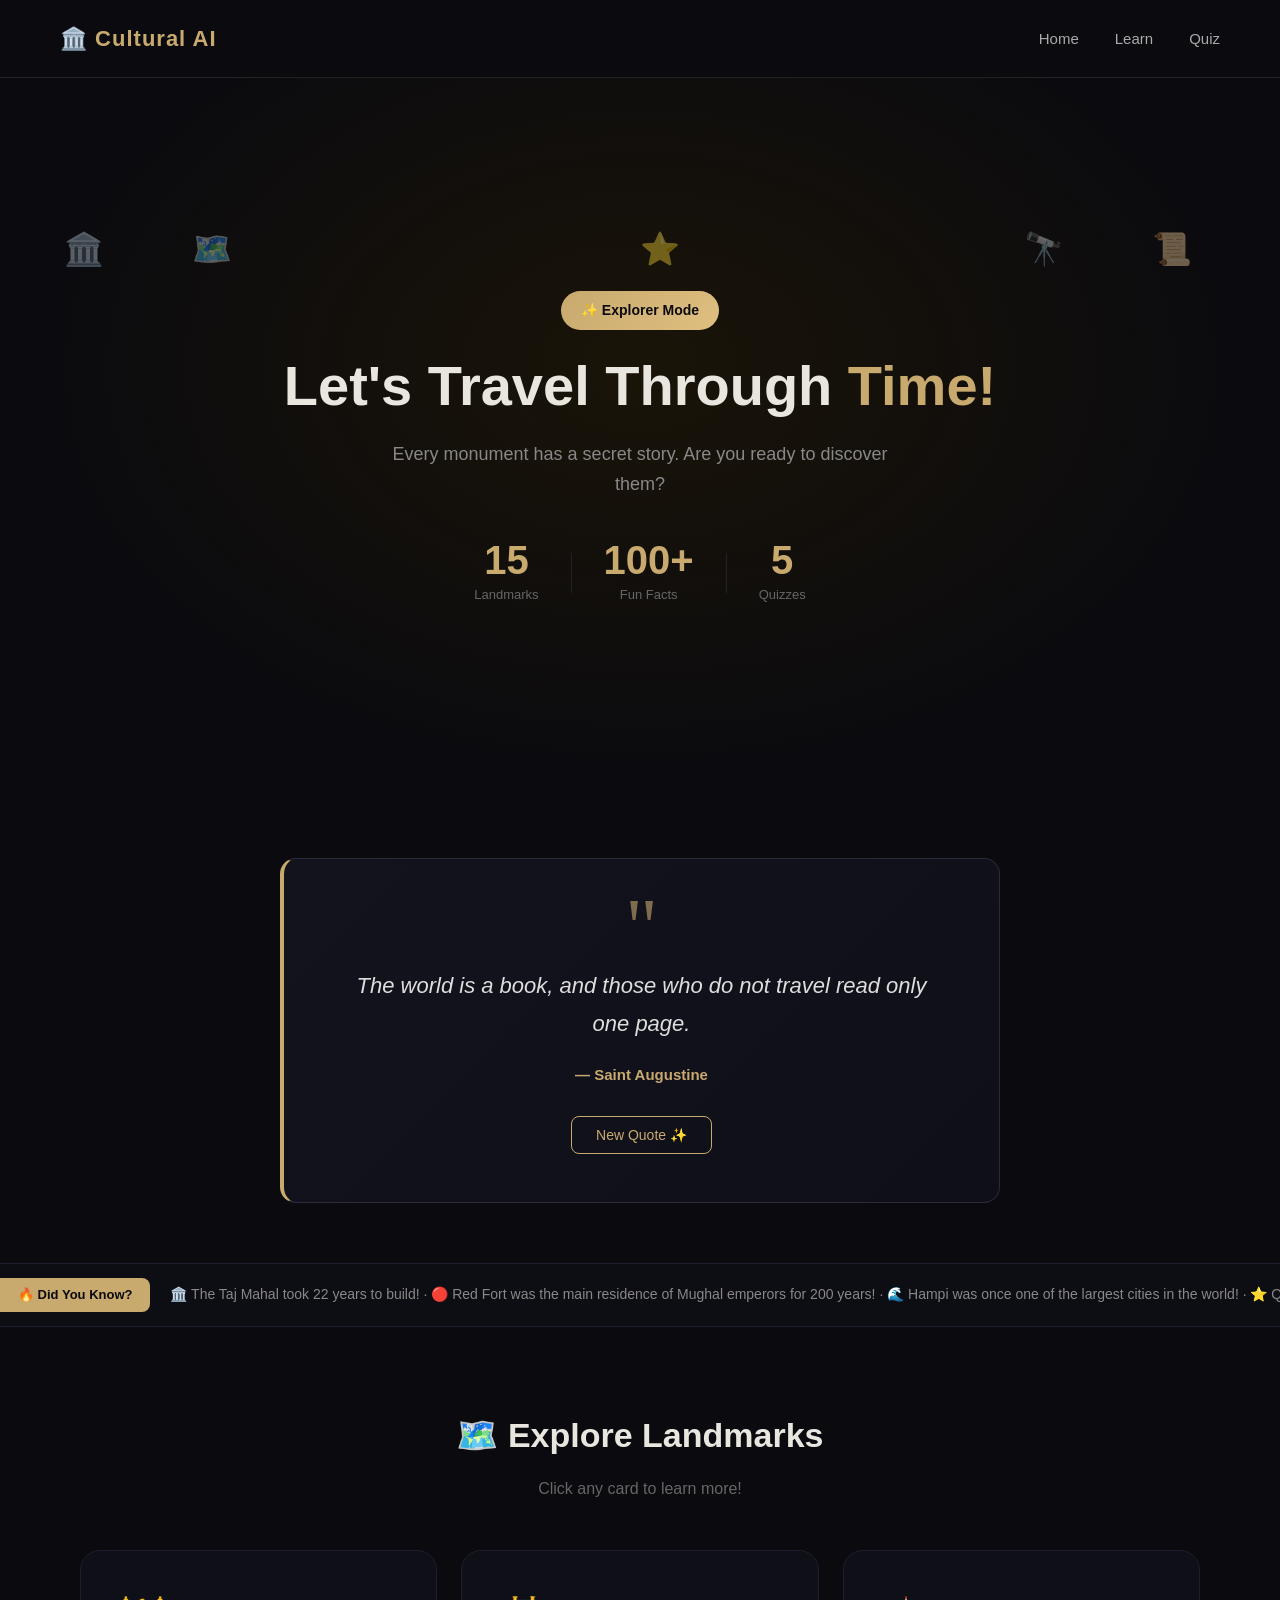
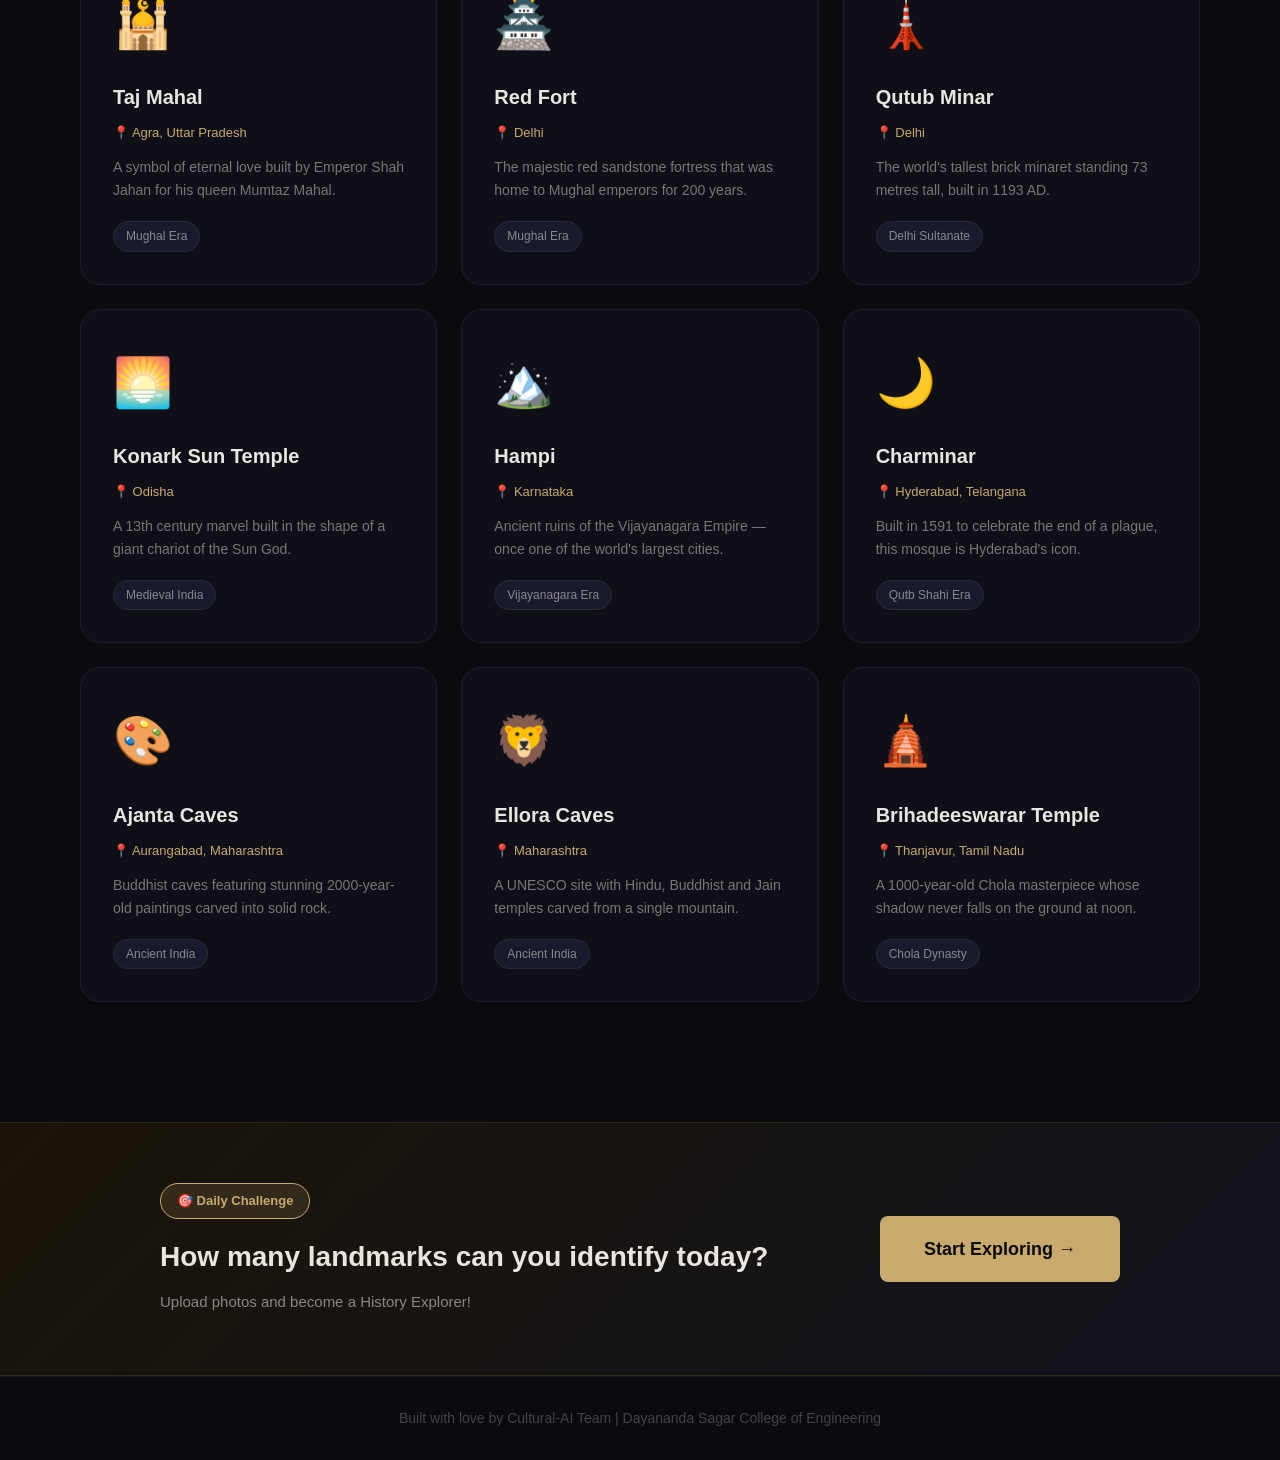
==== commit d398bee7: "Add Vercel configuration" ====
--- a/frontend/learn.html
+++ b/frontend/learn.html
@@ -91,7 +91,7 @@
 
     <!-- FOOTER -->
     <footer>
-        <p>Built with love team by DSAI Team | Dayananda Sagar College of Engineering</p>
+        <p>Built with love by Cultural-AI Team | Dayananda Sagar College of Engineering</p>
     </footer>
 
     <script src="js/learn.js"></script>
